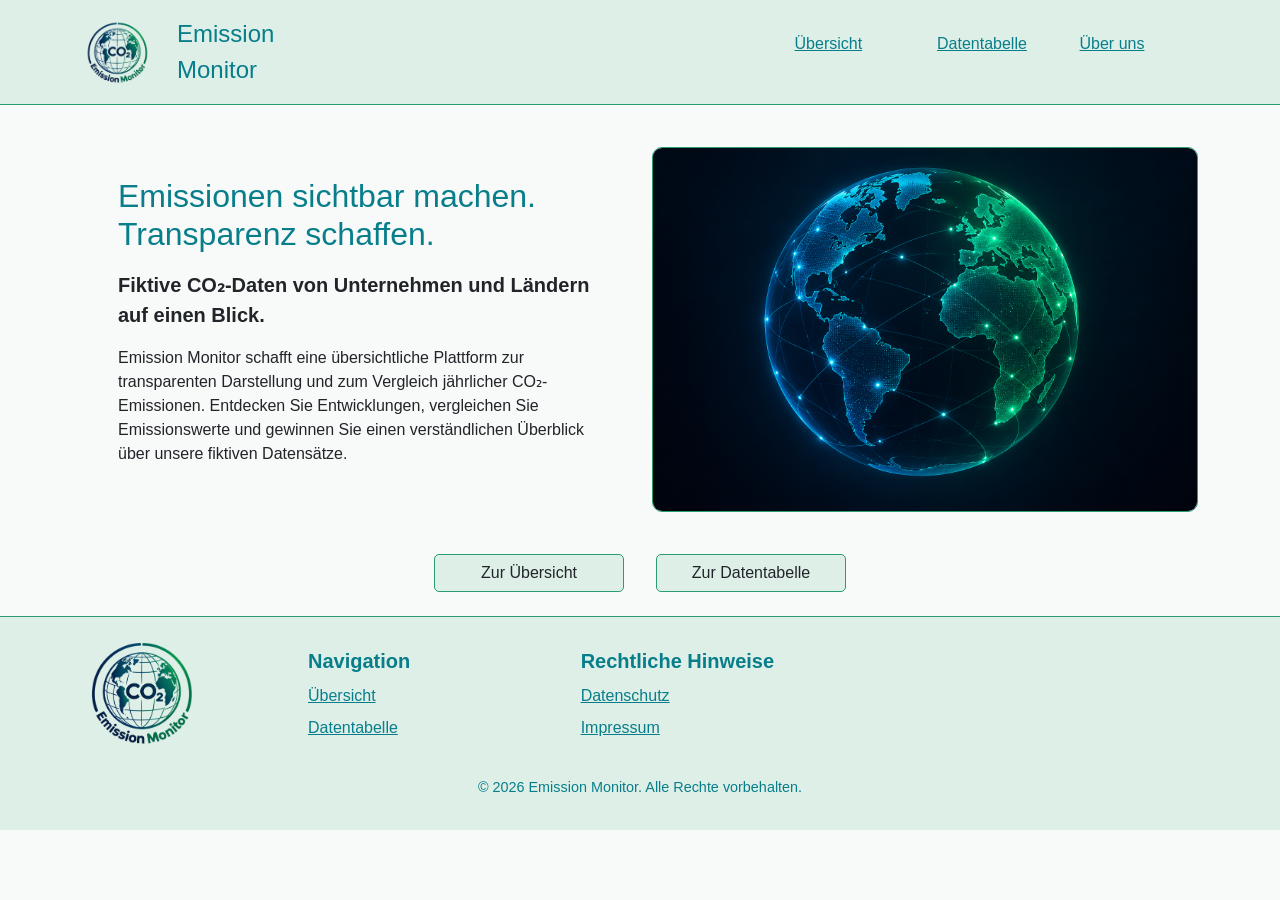
==== index.html @ 1bc93712 "Homepage Mock-up completed" ====
<!DOCTYPE html>
<html lang="de">
    <head>
        <title>Emission Monitor</title>
        <link rel="stylesheet"
        href="https://cdn.jsdelivr.net/npm/bootstrap@5.3.8/dist/css/bootstrap.min.css">
        <link rel="stylesheet" href="style.css">
        <meta charset="UTF-8">
        <meta name="viewport" content="width=device-width, initial-scale=1.0">
    </head>

    <body>
        <header class="header">
            <div class="
                container
                py-3
            ">
                <div class="
                    row
                    align-items-center
                ">
                    <a
                        href="index.html"
                        class="col-md-1"
                    >
                        <img src="Images/Logo.png" alt="Logo" class="img-fluid">
                    </a>
                    <a
                        href="index.html"
                        id="header-title"
                        class="
                            col-md-2
                            fs-4
                        "
                    >
                        Emission Monitor
                    </a>
                    <nav class="
                        col-md-9
                        align-items-center
                    ">
                        <ul class="
                            row
                            justify-content-end
                            list-unstyled
                        ">
                            <li class="
                                col-2
                            ">
                                <a href="übersicht.html" class="header-link">Übersicht</a>
                            </li>
                            <li class="
                                col-2
                            ">
                                <a href="tabelle.html" class="header-link">Datentabelle</a>
                            </li>
                            <li class="
                                col-2
                            ">
                                <a href="about.html" class="header-link">Über uns</a>
                            </li>
                        </ul>
                    </nav>
                </div>
            </div> 
        </header>

        <main class="main">
            <section class="
                hero-section
                container
                my-4
            ">
                <div class="
                    hero-content
                    row
                    align-items-center
                ">
                    <div class="
                        hero-text
                        col-md-6
                        p-5
                    ">
                        <h1>Emissionen sichtbar machen. Transparenz schaffen.</h1>
                        <p class="
                            subline
                            mt-3
                            fw-bold
                            fs-5
                        ">
                            Fiktive CO₂-Daten von Unternehmen und Ländern auf einen Blick.
                        </p>
                        <p>
                            Emission Monitor schafft eine übersichtliche Plattform zur 
                            transparenten Darstellung und zum Vergleich jährlicher CO₂-Emissionen. 
                            Entdecken Sie Entwicklungen, vergleichen Sie Emissionswerte und gewinnen 
                            Sie einen verständlichen Überblick über unsere fiktiven Datensätze.
                        </p>
                    </div>
                    <div class="col-md-6">
                        <img
                            src="Images/Image1.png"
                            alt="Emissionen"
                            class="
                                hero-img
                                img-fluid
                            ">
                    </div>
                </div>
                <div class="
                    hero-buttons
                    row
                    justify-content-center
                    mt-4
                ">
                    <a
                        href="übersicht.html" 
                        class="
                            btn
                            col-md-2
                            mx-3
                        "
                    >
                        Zur Übersicht
                    </a>
                    <a
                        href="tabelle.html"
                        class="
                            btn
                            col-md-2
                            mx-3
                        "
                    >
                        Zur Datentabelle
                    </a>
                </div>
            </section>
        </main>

        <footer class="
            footer
            py-3
        ">
            <div class="
                footer-content
                container
                mb-4
            ">
                <div class="
                    row
                    align-items-center
                ">
                    <div class="
                        footer-logo
                        col-md-2
                    ">
                        <a
                            href="index.html"
                            id="logo-footer"
                        >
                            <img src="Images/Logo.png" alt="Logo" class="img-fluid">
                        </a>
                    </div>
                    <div class="
                        col-md-10
                        row
                        align-items-center
                    ">
                        <div class="
                            footer-links
                            col-md-4
                            ps-5
                        ">
                            <p class="
                                footer-title
                                text-start
                                fw-bold
                                my-2
                                fs-5
                            ">
                                Navigation
                            </p>
                            <a 
                                href="übersicht.html"
                                class="
                                    footer-link
                                    d-block
                                    text-start
                                    my-2
                                "
                            >
                                Übersicht
                            </a>
                            <a
                                href="tabelle.html"
                                class="
                                    footer-link
                                    d-block
                                    text-start
                                    my-2
                                "
                            >
                                Datentabelle
                            </a>
                        </div>
                        <div class="
                            rechtliche-hinweise
                            col-md-4
                        ">
                            <p class="
                                footer-title
                                text-start
                                fw-bold
                                d-block
                                my-2
                                fs-5
                            ">
                                Rechtliche Hinweise
                            </p>
                            <a
                                href="datenschutz.html"
                                class="
                                    footer-link
                                    d-block
                                    text-start
                                    my-2
                                "
                            >
                                Datenschutz
                            </a>
                            <a
                                href="impressum.html"
                                class="
                                    footer-link
                                    d-block
                                    text-start
                                    my-2
                                "
                            >
                                Impressum
                            </a>
                        </div>
                    </div>
                </div>
            </div>
            <div id="copyright">
                <p class="text-center">
                    &copy; 2026 Emission Monitor. Alle Rechte vorbehalten.
                </p>
            </div>
        </footer>
    </body>
</html>
---- style.css ----
/* Global */
:root {
    --background-color: #F7FAF9;
    --secondary-background: #DDEFE7;
    --primary-color: #212529;
    --secondary-color: #087E8B;
    --accent-color: #2A9D6F;
}

/* Typography */
body {
    font-family: Arial, sans-serif;
    color: var(--primary-color);
    background-color: var(--background-color);
    line-height: 1.5;
}

h1, h2, h3, h4, h5, h6 {
    color: var(--secondary-color);
}

h1 {
    font-size: 2rem;
}

h2 {
    font-size: 1.5rem;
}


/* header */
.header {
    background-color: var(--secondary-background);
    border-bottom: 1px solid var(--accent-color);
}

#header-title {
    color: var(--secondary-color);
    text-decoration: none;
}

.header-link, .footer-link {
    color: var(--secondary-color);
}


/* buttons */
.btn {
    background-color: var(--secondary-background);
    border: 1px solid var(--accent-color);
    color: var(--primary-color);
    border-radius: 5px;
} 
.btn:hover {
    background-color: var(--accent-color);
    color: var(--background-color);
}


/* main */
.hero-img {
    border: 1px solid var(--accent-color);
    border-radius: 10px;
}


/* footer */
.footer {
    background-color: var(--secondary-background);
    border-top: 1px solid var(--accent-color);
}
#logo-footer img {
    max-width: 120px;
}

.footer-title {
    color: var(--secondary-color);
}

#copyright {
    color: var(--secondary-color);
    font-size: 0.9rem;
}
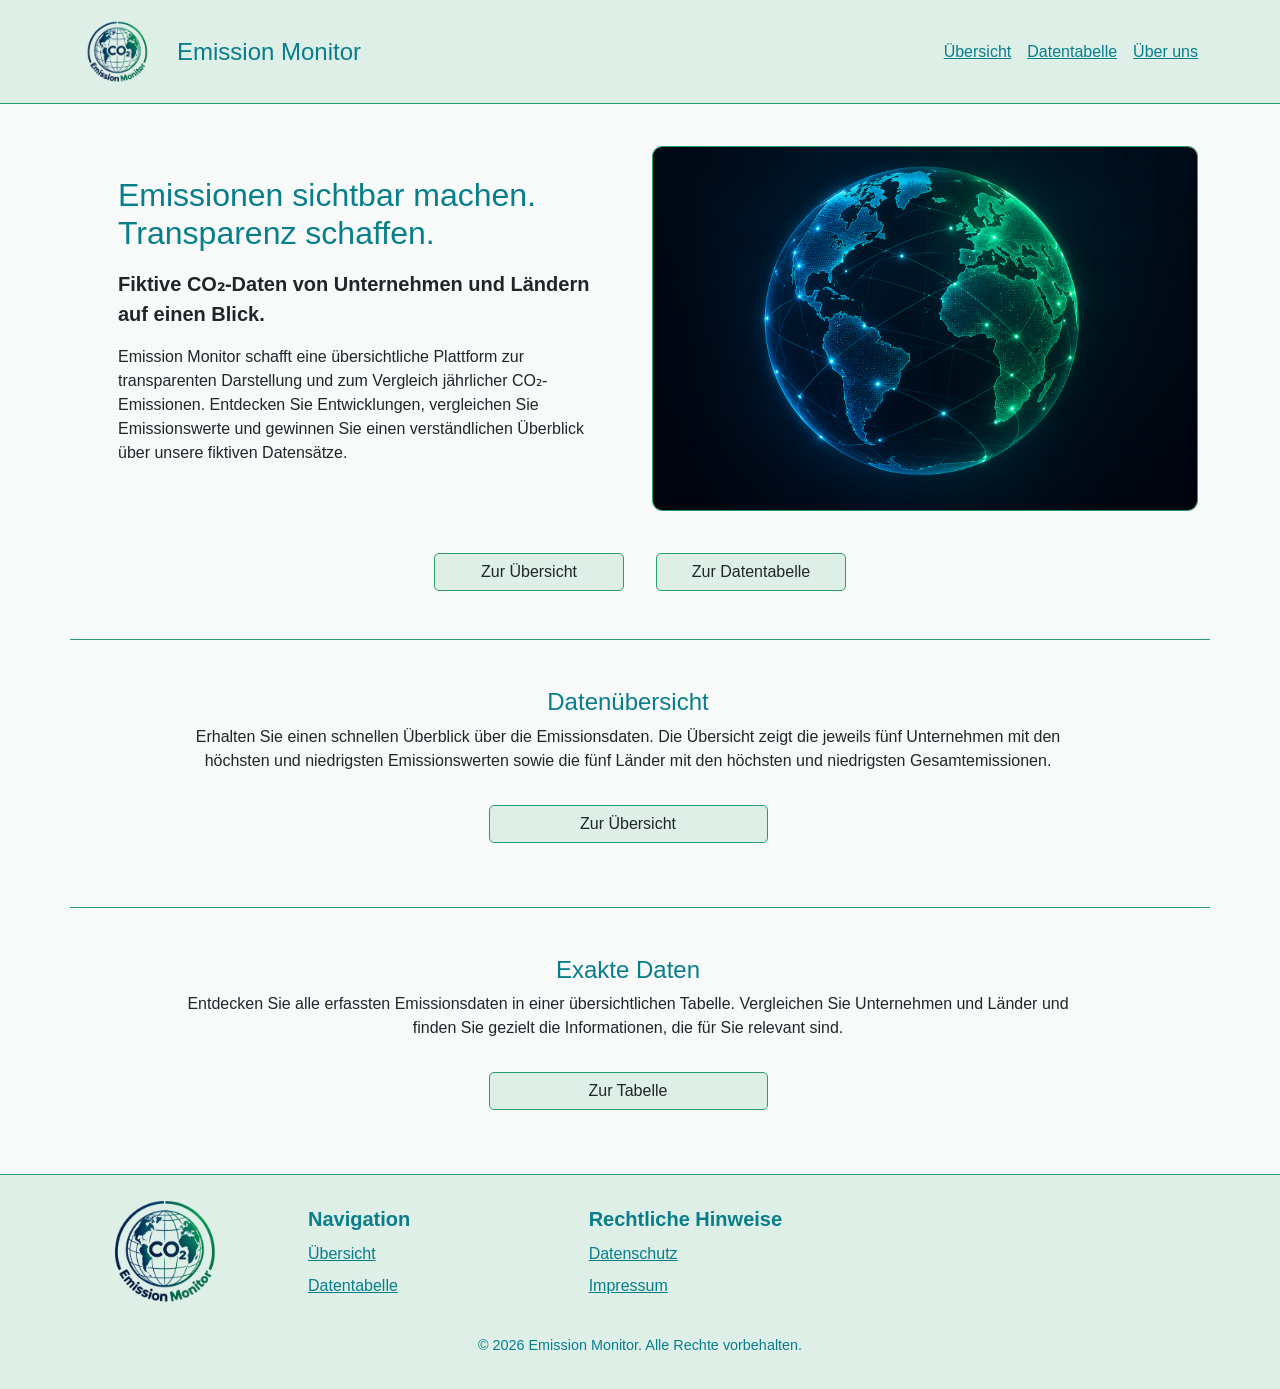
==== commit 3128e0d1: "homepage responsive implementation" ====
--- a/index.html
+++ b/index.html
@@ -21,7 +21,7 @@
                 ">
                     <a
                         href="index.html"
-                        class="col-md-1"
+                        class="col-md-1 col-3"
                     >
                         <img src="Images/Logo.png" alt="Logo" class="img-fluid">
                     </a>
@@ -29,33 +29,38 @@
                         href="index.html"
                         id="header-title"
                         class="
-                            col-md-2
+                            d-none
+                            d-md-block
+                            col-md-3
                             fs-4
                         "
                     >
                         Emission Monitor
                     </a>
                     <nav class="
-                        col-md-9
+                        col-9 col-md-8
                         align-items-center
                     ">
                         <ul class="
-                            row
+                            d-flex
+                            align-items-center
                             justify-content-end
                             list-unstyled
+                            gap-3
+                            mb-0
                         ">
                             <li class="
-                                col-2
+                                text-center
                             ">
                                 <a href="übersicht.html" class="header-link">Übersicht</a>
                             </li>
                             <li class="
-                                col-2
+                                text-center
                             ">
                                 <a href="tabelle.html" class="header-link">Datentabelle</a>
                             </li>
                             <li class="
-                                col-2
+                                text-center
                             ">
                                 <a href="about.html" class="header-link">Über uns</a>
                             </li>
@@ -78,8 +83,11 @@
                 ">
                     <div class="
                         hero-text
+                        order-md-1
+                        order-2
                         col-md-6
-                        p-5
+                        p-md-5
+                        p-4
                     ">
                         <h1>Emissionen sichtbar machen. Transparenz schaffen.</h1>
                         <p class="
@@ -97,7 +105,12 @@
                             Sie einen verständlichen Überblick über unsere fiktiven Datensätze.
                         </p>
                     </div>
-                    <div class="col-md-6">
+                    <div class="
+                        col-md-6
+                        order-md-2
+                        order-1
+                        text-center
+                    ">
                         <img
                             src="Images/Image1.png"
                             alt="Emissionen"
@@ -111,14 +124,17 @@
                     hero-buttons
                     row
                     justify-content-center
-                    mt-4
+                    mt-md-4
+                    mt-0
                 ">
                     <a
                         href="übersicht.html" 
                         class="
                             btn
                             col-md-2
-                            mx-3
+                            col-5
+                            mx-md-3
+                            mx-2
                         "
                     >
                         Zur Übersicht
@@ -128,10 +144,98 @@
                         class="
                             btn
                             col-md-2
-                            mx-3
+                            col-5
+                            mx-md-3
+                            mx-2
                         "
                     >
                         Zur Datentabelle
+                    </a>
+                </div>
+            </section>
+            <section class="
+                home-übersichts-section
+                container
+                mt-5
+            ">
+                <div class="
+                    home-übersichts-content
+                    row
+                    align-items-center
+                    justify-content-center
+                    col-md-12
+                    pt-5
+                    pb-3
+                ">
+                    <h2 class="
+                        col-md-12
+                        text-center
+                    ">
+                        Datenübersicht
+                    </h2>
+                    <p class="
+                        col-md-10
+                        d-block
+                        text-center
+                    ">
+                        Erhalten Sie einen schnellen Überblick über die Emissionsdaten.
+                        Die Übersicht zeigt die jeweils fünf Unternehmen mit den
+                        höchsten und niedrigsten Emissionswerten sowie die
+                        fünf Länder mit den höchsten und niedrigsten Gesamtemissionen.
+                    </p>
+                    <a
+                        href="übersicht.html"
+                        class="
+                            btn                                
+                            col-md-3
+                            col-6
+                            mt-3
+                        "
+                    >
+                        Zur Übersicht
+                    </a>
+                </div>
+            </section>
+            <section class="
+                home-tabellen-section
+                container
+                my-5
+            ">
+                <div class="
+                    home-tabellen-content
+                    row
+                    align-items-center
+                    justify-content-center
+                    col-md-12
+                    pt-5
+                    pb-3
+                ">
+                    <h2 class="
+                        col-md-12
+                        text-center
+                    ">
+                        Exakte Daten
+                    </h2>
+                    <p class="
+                        col-md-10
+                        d-block
+                        text-center
+                    ">
+                        Entdecken Sie alle erfassten Emissionsdaten
+                        in einer übersichtlichen Tabelle. Vergleichen
+                        Sie Unternehmen und Länder und finden Sie gezielt
+                        die Informationen, die für Sie relevant sind.
+                    </p>
+                    <a
+                        href="tabelle.html"
+                        class="
+                            btn                                
+                            col-md-3
+                            col-6
+                            mt-3
+                        "
+                    >
+                        Zur Tabelle
                     </a>
                 </div>
             </section>
@@ -152,7 +256,8 @@
                 ">
                     <div class="
                         footer-logo
-                        col-md-2
+                        col-md-2 col-12
+                        text-center
                     ">
                         <a
                             href="index.html"
@@ -162,83 +267,92 @@
                         </a>
                     </div>
                     <div class="
-                        col-md-10
-                        row
-                        align-items-center
+                        col-md-10 col-12
                     ">
                         <div class="
-                            footer-links
-                            col-md-4
-                            ps-5
+                            row
+                            align-items-center
                         ">
-                            <p class="
-                                footer-title
-                                text-start
-                                fw-bold
-                                my-2
-                                fs-5
-                            ">
-                                Navigation
-                            </p>
-                            <a 
-                                href="übersicht.html"
-                                class="
-                                    footer-link
+                            <div class="
+                                footer-links
+                                col-md-4 col-12
+                                ps-md-5
+                            ">
+                                <p class="
+                                    footer-title
+                                    text-md-start
+                                    text-center
+                                    fw-bold
+                                    my-2
+                                    fs-5
+                                ">
+                                    Navigation
+                                </p>
+                                <a 
+                                    href="übersicht.html"
+                                    class="
+                                        footer-link
+                                        d-block
+                                        text-md-start
+                                        text-center
+                                        my-2
+                                    "
+                                >
+                                    Übersicht
+                                </a>
+                                <a
+                                    href="tabelle.html"
+                                    class="
+                                        footer-link
+                                        d-block
+                                        text-md-start
+                                        text-center
+                                        my-2
+                                    "
+                                >
+                                    Datentabelle
+                                </a>
+                            </div>
+                            <div class="
+                                rechtliche-hinweise
+                                col-md-4 col-12
+                            ">
+                                <p class="
+                                    footer-title
+                                    text-md-start
+                                    text-center
+                                    fw-bold
                                     d-block
-                                    text-start
                                     my-2
-                                "
-                            >
-                                Übersicht
-                            </a>
-                            <a
-                                href="tabelle.html"
-                                class="
-                                    footer-link
-                                    d-block
-                                    text-start
-                                    my-2
-                                "
-                            >
-                                Datentabelle
-                            </a>
-                        </div>
-                        <div class="
-                            rechtliche-hinweise
-                            col-md-4
-                        ">
-                            <p class="
-                                footer-title
-                                text-start
-                                fw-bold
-                                d-block
-                                my-2
-                                fs-5
-                            ">
-                                Rechtliche Hinweise
-                            </p>
-                            <a
-                                href="datenschutz.html"
-                                class="
-                                    footer-link
-                                    d-block
-                                    text-start
-                                    my-2
-                                "
-                            >
-                                Datenschutz
-                            </a>
-                            <a
-                                href="impressum.html"
-                                class="
-                                    footer-link
-                                    d-block
-                                    text-start
-                                    my-2
-                                "
-                            >
-                                Impressum
-                            </a>
+                                    fs-5
+                                ">
+                                    Rechtliche Hinweise
+                                </p>
+                                <a
+                                    href="datenschutz.html"
+                                    class="
+                                        footer-link
+                                        d-block
+                                        text-md-start
+                                        text-center
+                                        my-2
+                                    "
+                                >
+                                    Datenschutz
+                                </a>
+                                <a
+                                    href="impressum.html"
+                                    class="
+                                        footer-link
+                                        d-block
+                                        text-md-start
+                                        text-center
+                                        my-2
+                                    "
+                                >
+                                    Impressum
+                                </a>
+                            </div>
                         </div>
                     </div>
                 </div>
--- a/style.css
+++ b/style.css
@@ -57,13 +57,6 @@
 }
 
 
-/* main */
-.hero-img {
-    border: 1px solid var(--accent-color);
-    border-radius: 10px;
-}
-
-
 /* footer */
 .footer {
     background-color: var(--secondary-background);
@@ -80,4 +73,52 @@
 #copyright {
     color: var(--secondary-color);
     font-size: 0.9rem;
+}
+
+
+/* main content */
+/* Homepage */
+.hero-img {
+    border: 1px solid var(--accent-color);
+    border-radius: 10px;
+}
+
+.home-übersichts-section {
+    border-top: 1px solid var(--accent-color);
+}
+
+.home-tabellen-section {
+    border-top: 1px solid var(--accent-color);
+}
+
+
+
+
+
+/* responsive design */
+
+/* mobile hero-section */
+.hero-content {
+    position: relative;
+}
+
+@media (max-width: 768px) {
+    .hero-text h1 {
+        position: absolute;
+        top: 80px;
+        left: 50%;
+        transform: translateX(-50%);
+        width: 90%;
+        text-align: center;
+        z-index: 2;
+        color: var(--secondary-background);
+        font-size: 1.5rem;
+
+    }
+
+
+    .hero-img {
+        width: 100%;
+        z-index: 1;
+    }
 }
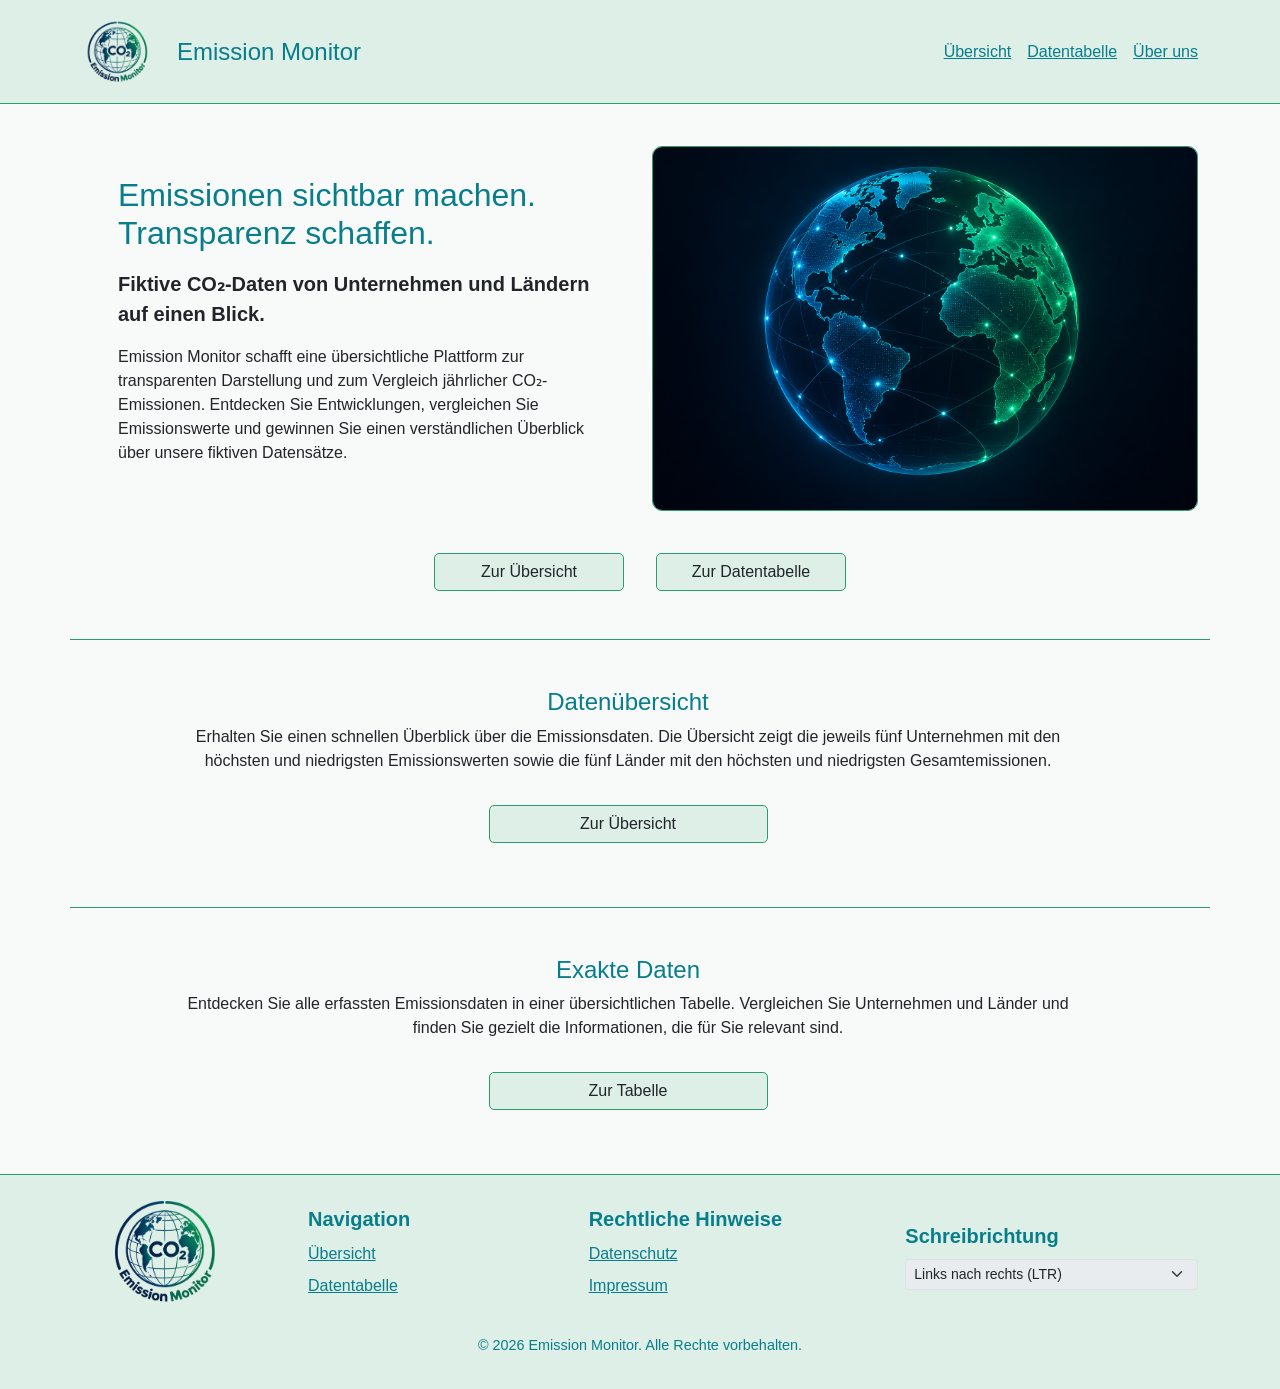
==== commit 12a155ac: "Übersichtsseite Implementation" ====
--- a/index.html
+++ b/index.html
@@ -1,7 +1,7 @@
 <!DOCTYPE html>
-<html lang="de">
+<html lang="de" dir="ltr">
     <head>
-        <title>Emission Monitor</title>
+        <title>Emission Monitor - Home</title>
         <link rel="stylesheet"
         href="https://cdn.jsdelivr.net/npm/bootstrap@5.3.8/dist/css/bootstrap.min.css">
         <link rel="stylesheet" href="style.css">
@@ -61,6 +61,7 @@
                             </li>
                             <li class="
                                 text-center
+                                me-md-0 me-3
                             ">
                                 <a href="about.html" class="header-link">Über uns</a>
                             </li>
@@ -353,6 +354,34 @@
                                     Impressum
                                 </a>
                             </div>
+                            <div class="
+                                footer-schreibrichtung
+                                col-md-4 col-12
+                            ">
+                                <label
+                                    for="schreibrichtung"
+                                    class="
+                                        footer-title
+                                        d-block
+                                        text-md-start
+                                        text-center
+                                        fw-bold
+                                        my-2
+                                        fs-5
+                                    "
+                                >
+                                    Schreibrichtung
+                                </label>
+
+                                <select
+                                    id="schreibrichtung"
+                                    class="form-select form-select-sm"
+                                    disabled
+                                >
+                                    <option value="ltr">Links nach rechts (LTR)</option>
+                                    <option value="rtl">Rechts nach links (RTL)</option>
+                                </select>
+                            </div>
                         </div>
                     </div>
                 </div>
--- a/style.css
+++ b/style.css
@@ -39,7 +39,7 @@
     text-decoration: none;
 }
 
-.header-link, .footer-link {
+.header-link, .footer-link, .nav-link{
     color: var(--secondary-color);
 }
 
@@ -91,9 +91,44 @@
     border-top: 1px solid var(--accent-color);
 }
 
+/* Tabelle */
+.tabelle-beschreibungs-content {
+    border-bottom: 1px solid var(--accent-color);
+}
 
+/* Übersichtsseite */
+.heading-uebersicht {
+    border-bottom: 1px solid var(--accent-color);
+}
 
+.erklaerung-content {
+    border-inline-start: 2px solid var(--accent-color);
+}
 
+#abschnitt-unternehmen, #abschnitt-laender {
+    border-top: 2px solid var(--accent-color)
+}
+
+#karte-emissionsreichsten-unternehmen > div,
+#karte-emissionsärmsten-unternehmen > div,
+#karte-emissionsreichsten-laender > div,
+#karte-emissionsärmsten-laender > div {
+    border: 1px solid var(--accent-color);
+    border-radius: 5px;
+    background-color: #ecf5eb;
+    margin-top: 1rem;
+    padding-top: 0.5rem;
+    padding-bottom: 0.5rem;
+    padding-inline-start: 2rem;
+    text-align: start;
+}
+
+#karte-emissionsreichsten-unternehmen  p,
+#karte-emissionsärmsten-unternehmen p,
+#karte-emissionsreichsten-laender p,
+#karte-emissionsärmsten-laender p {
+    margin: 0px;
+}
 
 /* responsive design */
 
@@ -121,4 +156,23 @@
         width: 100%;
         z-index: 1;
     }
+}
+
+
+/* Tabelle Filter-Button */
+
+@media (min-width: 768px) {
+    #filter-menue {
+        display: block !important;
+    }
+}
+
+/* Übersichtsseite */
+@media (max-width: 768px) {
+    #abschnitt-unternehmen, #abschnitt-laender {
+        border-top: 0px;
+    }
+    .erklaerung-content {
+    border-inline-start: 0px;
+    }
 }
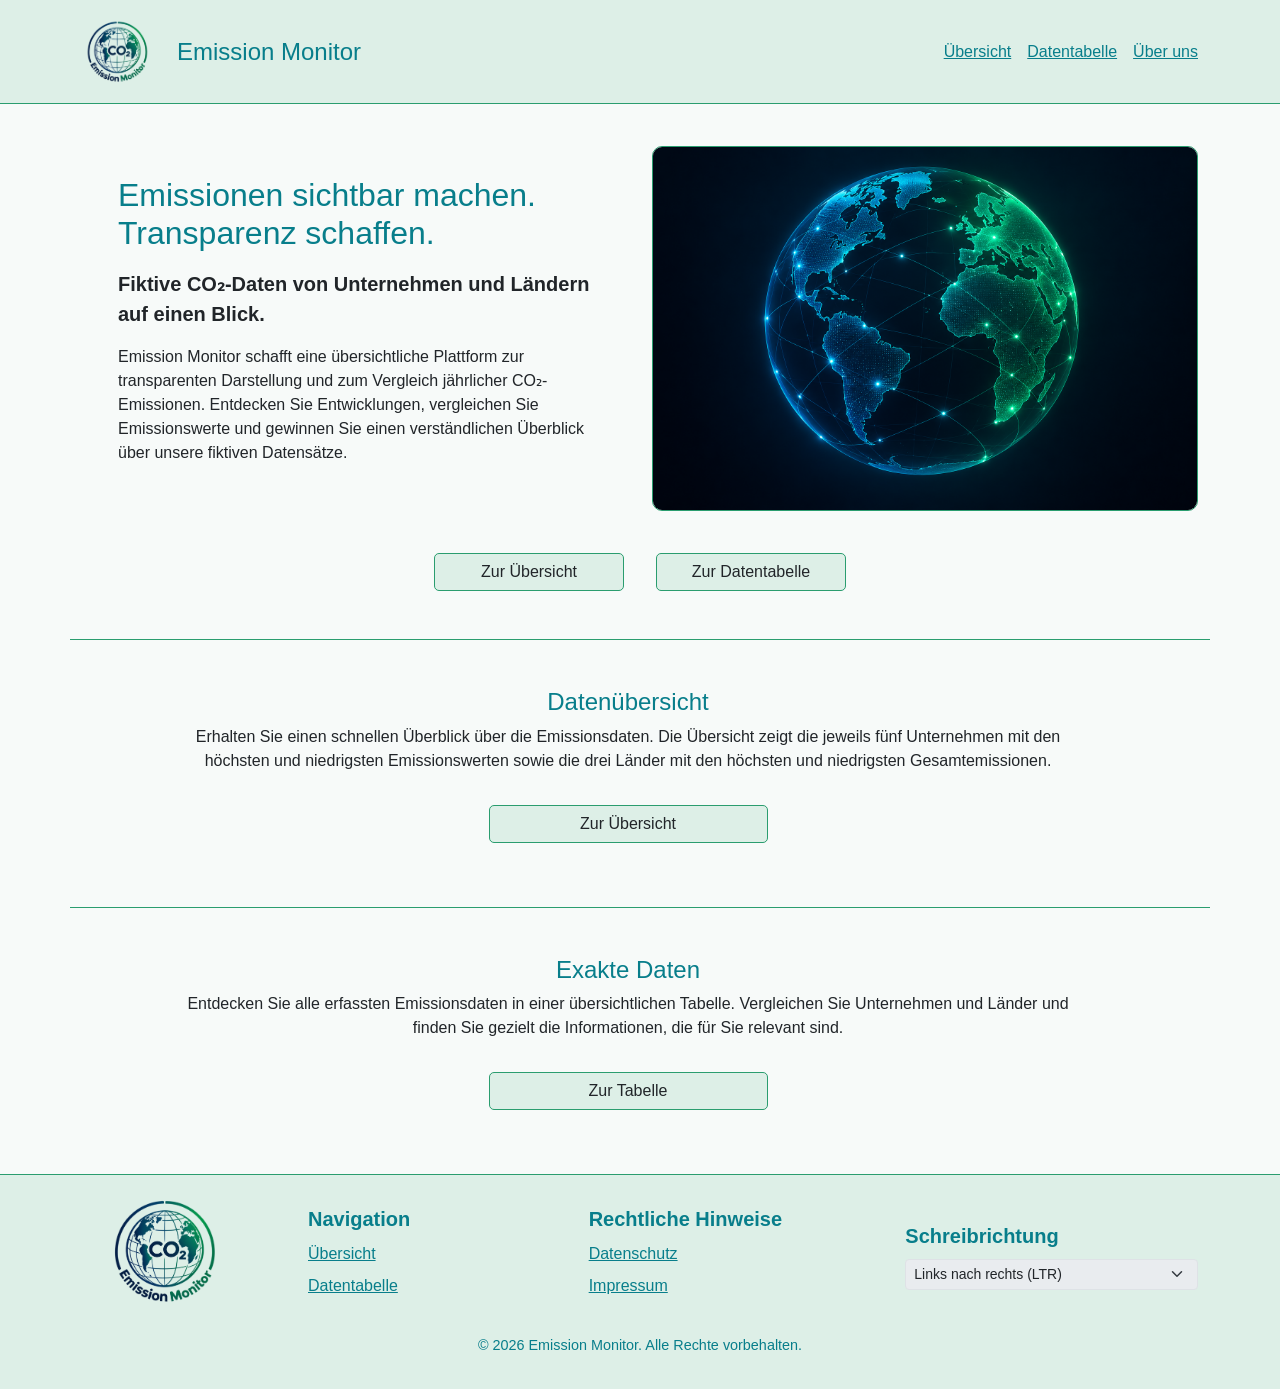
==== commit 9f5886f7: "Implementierung Impressum, Datenschutz und Über uns" ====
--- a/index.html
+++ b/index.html
@@ -182,7 +182,7 @@
                         Erhalten Sie einen schnellen Überblick über die Emissionsdaten.
                         Die Übersicht zeigt die jeweils fünf Unternehmen mit den
                         höchsten und niedrigsten Emissionswerten sowie die
-                        fünf Länder mit den höchsten und niedrigsten Gesamtemissionen.
+                        drei Länder mit den höchsten und niedrigsten Gesamtemissionen.
                     </p>
                     <a
                         href="übersicht.html"
--- a/style.css
+++ b/style.css
@@ -130,7 +130,31 @@
     margin: 0px;
 }
 
-/* responsive design */
+
+/* Über uns Seite */
+
+.möglichkeiten > div {
+    border: 1px solid var(--accent-color);
+    border-radius: 5px;
+    background-color: #ecf5eb;
+}
+.about-abschnitt {
+    border-top: 1px solid var(--accent-color);
+}
+
+
+ /* Datenschutzerklärung */
+.datenschutz-abschnitt {
+    border-top: 1px solid var(--accent-color);
+}
+
+
+ /* Impressum */
+.impressum-abschnitt {
+    border-top: 1px solid var(--accent-color);
+}
+
+/* responsives design */
 
 /* mobile hero-section */
 .hero-content {
